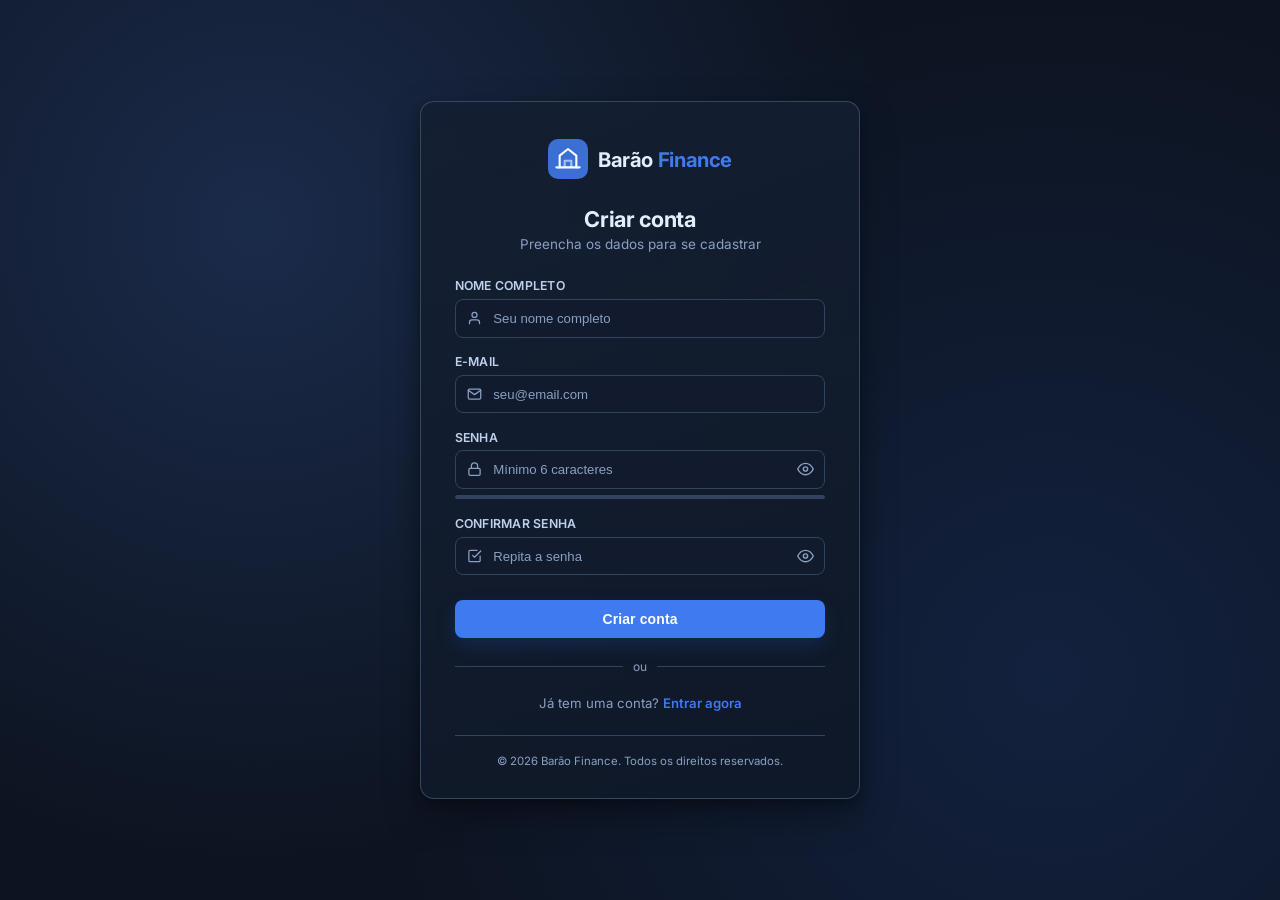
==== views/register.html @ 1574a629 "Versão inicial" ====
<!DOCTYPE html>
<html lang="pt-BR">
<head>
  <meta charset="UTF-8" />
  <meta name="viewport" content="width=device-width, initial-scale=1, maximum-scale=1, user-scalable=no, viewport-fit=cover" />
  <title>Criar Conta — Barão Finance</title>
  <link rel="preconnect" href="https://fonts.googleapis.com" />
  <link rel="preconnect" href="https://fonts.gstatic.com" crossorigin />
  <link href="https://fonts.googleapis.com/css2?family=Inter:wght@400;500;600;700&display=swap" rel="stylesheet" />
  <link rel="manifest" href="../manifest.webmanifest" />
  <link rel="icon" type="image/svg+xml" href="../assets/icons/icon.svg" />
  <link rel="apple-touch-icon" href="../assets/icons/icon-180.svg" />
  <meta name="theme-color" content="#3b6fd4" />
  <meta name="mobile-web-app-capable" content="yes" />
  <meta name="apple-mobile-web-app-capable" content="yes" />
  <meta name="apple-mobile-web-app-status-bar-style" content="default" />
  <meta name="apple-mobile-web-app-title" content="Barao Finance" />
  <link rel="stylesheet" href="../css/style.css" />
</head>
<body>

<div class="auth-wrapper">
  <div class="auth-card">

    <!-- Logo -->
    <div class="auth-logo">
      <svg viewBox="0 0 48 48" fill="none" xmlns="http://www.w3.org/2000/svg">
        <rect width="48" height="48" rx="12" fill="#3b6fd4"/>
        <path d="M14 34V20l10-8 10 8v14" stroke="#fff" stroke-width="2.5" stroke-linecap="round" stroke-linejoin="round"/>
        <path d="M20 34v-8h8v8" stroke="#a8c4f5" stroke-width="2.5" stroke-linecap="round" stroke-linejoin="round"/>
        <path d="M10 34h28" stroke="#fff" stroke-width="2.5" stroke-linecap="round"/>
      </svg>
      <span class="auth-logo-name">Barão <span>Finance</span></span>
    </div>

    <!-- Cabeçalho -->
    <div class="auth-form-header">
      <h1>Criar conta</h1>
      <p>Preencha os dados para se cadastrar</p>
    </div>

    <!-- Alerta global -->
    <div id="register-alert" class="alert" role="alert">
      <svg width="16" height="16" viewBox="0 0 24 24" fill="none" stroke="currentColor" stroke-width="2" stroke-linecap="round" stroke-linejoin="round">
        <circle cx="12" cy="12" r="10"/><line x1="12" y1="8" x2="12" y2="12"/><line x1="12" y1="16" x2="12.01" y2="16"/>
      </svg>
      <span class="alert-message"></span>
    </div>

    <form id="register-form" novalidate>

      <!-- Nome -->
      <div class="form-group">
        <label class="form-label" for="name">Nome completo</label>
        <div class="form-input-wrapper">
          <span class="form-input-icon">
            <svg width="15" height="15" viewBox="0 0 24 24" fill="none" stroke="currentColor" stroke-width="2" stroke-linecap="round" stroke-linejoin="round">
              <path d="M20 21v-2a4 4 0 0 0-4-4H8a4 4 0 0 0-4 4v2"/><circle cx="12" cy="7" r="4"/>
            </svg>
          </span>
          <input
            id="name"
            type="text"
            class="form-input"
            placeholder="Seu nome completo"
            autocomplete="name"
            required
          />
        </div>
        <span id="name-error" class="form-error"></span>
      </div>

      <!-- E-mail -->
      <div class="form-group">
        <label class="form-label" for="email">E-mail</label>
        <div class="form-input-wrapper">
          <span class="form-input-icon">
            <svg width="15" height="15" viewBox="0 0 24 24" fill="none" stroke="currentColor" stroke-width="2" stroke-linecap="round" stroke-linejoin="round">
              <path d="M4 4h16c1.1 0 2 .9 2 2v12c0 1.1-.9 2-2 2H4c-1.1 0-2-.9-2-2V6c0-1.1.9-2 2-2z"/><polyline points="22,6 12,13 2,6"/>
            </svg>
          </span>
          <input
            id="email"
            type="email"
            class="form-input"
            placeholder="seu@email.com"
            autocomplete="email"
            required
          />
        </div>
        <span id="email-error" class="form-error"></span>
      </div>

      <!-- Senha -->
      <div class="form-group">
        <label class="form-label" for="password">Senha</label>
        <div class="form-input-wrapper">
          <span class="form-input-icon">
            <svg width="15" height="15" viewBox="0 0 24 24" fill="none" stroke="currentColor" stroke-width="2" stroke-linecap="round" stroke-linejoin="round">
              <rect x="3" y="11" width="18" height="11" rx="2" ry="2"/><path d="M7 11V7a5 5 0 0 1 10 0v4"/>
            </svg>
          </span>
          <input
            id="password"
            type="password"
            class="form-input"
            placeholder="Mínimo 6 caracteres"
            autocomplete="new-password"
            required
          />
          <button type="button" id="toggle-password" class="btn-toggle-password" aria-label="Mostrar senha">
            <svg xmlns="http://www.w3.org/2000/svg" width="17" height="17" viewBox="0 0 24 24"
              fill="none" stroke="currentColor" stroke-width="2" stroke-linecap="round" stroke-linejoin="round">
              <path d="M1 12s4-8 11-8 11 8 11 8-4 8-11 8-11-8-11-8z"/>
              <circle cx="12" cy="12" r="3"/>
            </svg>
          </button>
        </div>
        <span id="password-error" class="form-error"></span>

        <!-- Força da senha -->
        <div class="password-strength">
          <div class="strength-bar-track">
            <div id="strength-fill" class="strength-bar-fill"></div>
          </div>
          <span id="strength-label" class="strength-label"></span>
        </div>
      </div>

      <!-- Confirmar Senha -->
      <div class="form-group">
        <label class="form-label" for="confirm-password">Confirmar senha</label>
        <div class="form-input-wrapper">
          <span class="form-input-icon">
            <svg width="15" height="15" viewBox="0 0 24 24" fill="none" stroke="currentColor" stroke-width="2" stroke-linecap="round" stroke-linejoin="round">
              <polyline points="9 11 12 14 22 4"/><path d="M21 12v7a2 2 0 0 1-2 2H5a2 2 0 0 1-2-2V5a2 2 0 0 1 2-2h11"/>
            </svg>
          </span>
          <input
            id="confirm-password"
            type="password"
            class="form-input"
            placeholder="Repita a senha"
            autocomplete="new-password"
            required
          />
          <button type="button" id="toggle-confirm-password" class="btn-toggle-password" aria-label="Mostrar confirmação de senha">
            <svg xmlns="http://www.w3.org/2000/svg" width="17" height="17" viewBox="0 0 24 24"
              fill="none" stroke="currentColor" stroke-width="2" stroke-linecap="round" stroke-linejoin="round">
              <path d="M1 12s4-8 11-8 11 8 11 8-4 8-11 8-11-8-11-8z"/>
              <circle cx="12" cy="12" r="3"/>
            </svg>
          </button>
        </div>
        <span id="confirm-password-error" class="form-error"></span>
      </div>

      <button type="submit" id="btn-register" class="btn btn-primary">
        <span class="btn-spinner"></span>
        <span class="btn-text">Criar conta</span>
      </button>

    </form>

    <div class="auth-divider">ou</div>

    <p class="auth-redirect">
      Já tem uma conta?
      <a href="../index.html">Entrar agora</a>
    </p>

    <footer class="auth-footer">
      &copy; 2026 Barão Finance. Todos os direitos reservados.
    </footer>

  </div>
</div>

<script src="../js/pwa.js"></script>
<script src="../js/models/User.js"></script>
<script src="../js/controllers/AuthController.js"></script>
<script>
  document.addEventListener('DOMContentLoaded', () => AuthController.initRegister());
</script>
</body>
</html>
---- css/style.css ----
/* =============================================
  BARÃO FINANCE — Login
  Paleta alinhada ao app shell (dark + azul)
  ============================================= */

:root {
  --primary:        #3f7af0;
  --primary-dark:   #2f66d5;
  --primary-light:  #182742;
  --accent:         #6fa2ff;

  --bg-page:        #0d1421;
  --bg-card:        #141f32;
  --bg-input:       #111b2d;

  --text-heading:   #e5edfb;
  --text-body:      #bfd0eb;
  --text-muted:     #89a0c2;
  --text-light:     #f8fafc;

  --border:         #31435f;
  --border-focus:   #4f85ed;

  --danger:         #d94f4f;
  --danger-light:   #3a1f25;
  --success:        #2aa566;
  --success-light:  #1b3429;

  --radius-sm:      8px;
  --radius-md:      14px;
  --radius-lg:      22px;

  --shadow-card:    0 16px 36px rgba(0, 0, 0, 0.35), 0 4px 10px rgba(0, 0, 0, 0.24);
  --shadow-input:   0 0 0 3px rgba(79, 133, 237, 0.2);

  --transition:     0.18s ease;
}

*, *::before, *::after {
  box-sizing: border-box;
  margin: 0;
  padding: 0;
}

html, body {
  height: 100%;
  font-family: 'Inter', -apple-system, BlinkMacSystemFont, 'Segoe UI', sans-serif;
  font-size: 15px;
  color: var(--text-body);
  background: var(--bg-page);
  -webkit-font-smoothing: antialiased;
}

/* ══════════════════════════════════════════
   Layout centralizado (sem painel lateral)
══════════════════════════════════════════ */

.auth-wrapper {
  min-height: 100vh;
  display: flex;
  align-items: center;
  justify-content: center;
  padding: 2rem 1rem;
  background-image:
    radial-gradient(circle at 20% 25%, rgba(79, 133, 237, 0.2) 0%, transparent 52%),
    radial-gradient(circle at 82% 75%, rgba(47, 102, 213, 0.16) 0%, transparent 54%);
}

.auth-card {
  width: 100%;
  max-width: 440px;
  background: linear-gradient(160deg, rgba(20, 31, 50, 0.95), rgba(15, 24, 39, 0.9));
  border-radius: var(--radius-md);
  box-shadow: var(--shadow-card);
  padding: 2.5rem 2.25rem 2rem;
  border: 1px solid rgba(58, 76, 105, 0.9);
}

/* ══════════════════════════════════════════
   Cabeçalho do card
══════════════════════════════════════════ */

.auth-logo {
  display: flex;
  align-items: center;
  justify-content: center;
  gap: 10px;
  margin-bottom: 1.75rem;
}

.auth-logo svg {
  width: 40px;
  height: 40px;
}

.auth-logo-name {
  font-size: 1.35rem;
  font-weight: 700;
  color: var(--text-heading);
  letter-spacing: -0.4px;
}

.auth-logo-name span {
  color: var(--primary);
}

.auth-form-header {
  text-align: center;
  margin-bottom: 1.75rem;
}

.auth-form-header h1 {
  font-size: 1.45rem;
  font-weight: 700;
  color: var(--text-heading);
  letter-spacing: -0.3px;
  margin-bottom: 0.3rem;
}

.auth-form-header p {
  color: var(--text-muted);
  font-size: 0.9rem;
}

/* ══════════════════════════════════════════
   Grupos de campo
══════════════════════════════════════════ */

.form-group {
  margin-bottom: 1.1rem;
}

.form-label {
  display: block;
  font-size: 0.82rem;
  font-weight: 600;
  color: var(--text-body);
  margin-bottom: 0.38rem;
  letter-spacing: 0.02em;
  text-transform: uppercase;
}

.form-input-wrapper {
  position: relative;
}

.form-input-icon {
  position: absolute;
  left: 12px;
  top: 50%;
  transform: translateY(-50%);
  color: var(--text-muted);
  display: flex;
  align-items: center;
  pointer-events: none;
}

.form-input {
  width: 100%;
  padding: 0.68rem 0.875rem 0.68rem 2.5rem;
  border: 1.5px solid var(--border);
  border-radius: var(--radius-sm);
  font-size: 0.93rem;
  color: var(--text-heading);
  background: var(--bg-input);
  transition: border-color var(--transition), box-shadow var(--transition), background var(--transition);
  outline: none;
}

.form-input::placeholder {
  color: var(--text-muted);
  font-size: 0.88rem;
}

.form-input:focus {
  border-color: var(--border-focus);
  box-shadow: var(--shadow-input);
  background: #152237;
}

.form-input.error {
  border-color: var(--danger);
  box-shadow: 0 0 0 3px rgba(217, 79, 79, 0.12);
  background: #1a2437;
}

.form-input.valid {
  border-color: var(--success);
  background: #14253a;
}

.form-error {
  display: none;
  font-size: 0.78rem;
  color: var(--danger);
  margin-top: 0.32rem;
  padding-left: 2px;
}

.form-error.visible {
  display: block;
}

/* Botão mostrar/ocultar senha */
.btn-toggle-password {
  position: absolute;
  right: 11px;
  top: 50%;
  transform: translateY(-50%);
  background: none;
  border: none;
  cursor: pointer;
  color: var(--text-muted);
  display: flex;
  align-items: center;
  padding: 0;
  transition: color var(--transition);
}

.btn-toggle-password:hover {
  color: var(--text-heading);
}

/* ══════════════════════════════════════════
   Botão principal
══════════════════════════════════════════ */

.btn {
  display: inline-flex;
  align-items: center;
  justify-content: center;
  gap: 8px;
  border: none;
  border-radius: var(--radius-sm);
  font-size: 0.93rem;
  font-weight: 600;
  cursor: pointer;
  transition: background var(--transition), transform var(--transition), box-shadow var(--transition);
  text-decoration: none;
  letter-spacing: 0.01em;
}

.btn:active {
  transform: scale(0.985);
}

.btn-primary {
  background: var(--primary);
  color: #fff;
  padding: 0.72rem 1.25rem;
  width: 100%;
  margin-top: 0.6rem;
  box-shadow: 0 8px 18px rgba(32, 76, 168, 0.26);
}

.btn-primary:hover {
  background: var(--primary-dark);
  box-shadow: 0 10px 22px rgba(32, 76, 168, 0.35);
}

.btn-primary:disabled {
  opacity: 0.6;
  cursor: not-allowed;
  transform: none;
}

/* Spinner */
.btn-spinner {
  display: none;
  width: 17px;
  height: 17px;
  border: 2.5px solid rgba(255,255,255,0.35);
  border-top-color: #fff;
  border-radius: 50%;
  animation: spin 0.65s linear infinite;
}

@keyframes spin {
  to { transform: rotate(360deg); }
}

.btn.loading .btn-spinner { display: inline-block; }
.btn.loading .btn-text    { display: none; }

/* ══════════════════════════════════════════
   Divisor
══════════════════════════════════════════ */

.auth-divider {
  display: flex;
  align-items: center;
  gap: 10px;
  margin: 1.4rem 0;
  color: var(--text-muted);
  font-size: 0.8rem;
}

.auth-divider::before,
.auth-divider::after {
  content: '';
  flex: 1;
  height: 1px;
  background: var(--border);
}

/* ══════════════════════════════════════════
   Link de navegação
══════════════════════════════════════════ */

.auth-redirect {
  text-align: center;
  font-size: 0.88rem;
  color: var(--text-muted);
}

.auth-redirect a {
  color: var(--primary);
  font-weight: 600;
  text-decoration: none;
  transition: color var(--transition);
}

.auth-redirect a:hover {
  color: var(--primary-dark);
  text-decoration: underline;
}

/* ══════════════════════════════════════════
   Alertas
══════════════════════════════════════════ */

.alert {
  display: none;
  padding: 0.7rem 0.9rem;
  border-radius: var(--radius-sm);
  font-size: 0.85rem;
  margin-bottom: 1.1rem;
  align-items: flex-start;
  gap: 8px;
}

.alert.visible {
  display: flex;
}

.alert svg {
  flex-shrink: 0;
  margin-top: 1px;
}

.alert-error {
  background: var(--danger-light);
  color: #ffb3b3;
  border: 1px solid rgba(217, 79, 79, 0.38);
}

.alert-success {
  background: var(--success-light);
  color: #9de0c0;
  border: 1px solid rgba(42, 165, 102, 0.35);
}

/* ══════════════════════════════════════════
   Força da senha
══════════════════════════════════════════ */

.password-strength {
  margin-top: 0.45rem;
}

.strength-bar-track {
  height: 4px;
  background: var(--border);
  border-radius: 2px;
  overflow: hidden;
  margin-bottom: 0.28rem;
}

.strength-bar-fill {
  height: 100%;
  width: 0%;
  border-radius: 2px;
  transition: width 0.3s ease, background 0.3s ease;
}

.strength-label {
  font-size: 0.76rem;
  color: var(--text-muted);
}

/* ══════════════════════════════════════════
   Rodapé
══════════════════════════════════════════ */

.auth-footer {
  text-align: center;
  font-size: 0.76rem;
  color: var(--text-muted);
  margin-top: 1.6rem;
  padding-top: 1.2rem;
  border-top: 1px solid var(--border);
}

@media (max-width: 760px) {
  .form-input,
  .btn,
  input,
  select,
  textarea,
  button {
    font-size: 16px !important;
  }
}
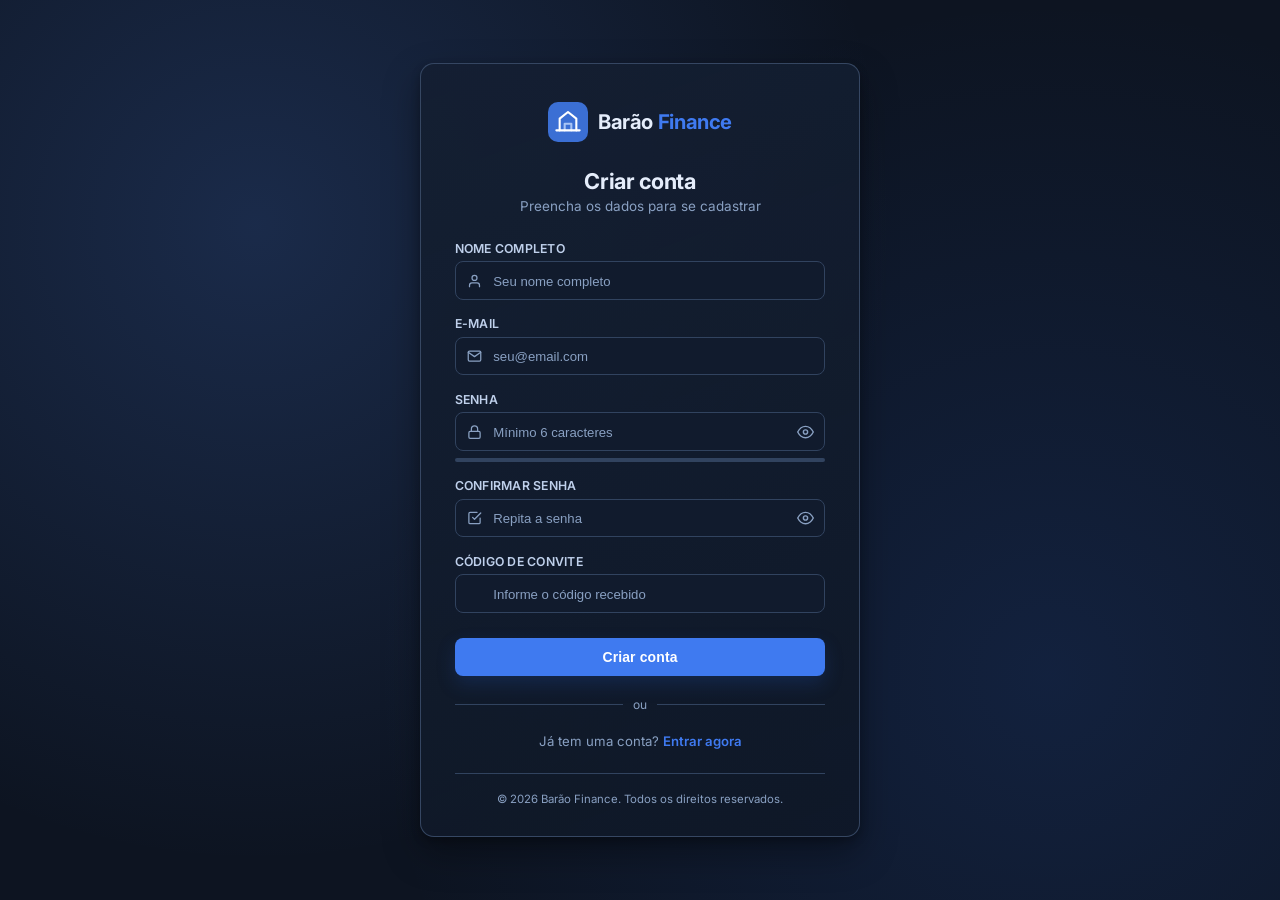
==== commit d884bae3: "Barão Finance: assistente com IA, WhatsApp, agenda com iCloud, metas, empréstimos, cofre e mais Atua" ====
--- a/views/register.html
+++ b/views/register.html
@@ -155,6 +155,21 @@
         <span id="confirm-password-error" class="form-error"></span>
       </div>
 
+      <!-- Código de convite -->
+      <div class="form-group">
+        <label class="form-label" for="invite-code">Código de convite</label>
+        <div class="form-input-wrapper">
+          <input
+            id="invite-code"
+            type="text"
+            class="form-input"
+            placeholder="Informe o código recebido"
+            autocomplete="off"
+            required
+          />
+        </div>
+      </div>
+
       <button type="submit" id="btn-register" class="btn btn-primary">
         <span class="btn-spinner"></span>
         <span class="btn-text">Criar conta</span>
